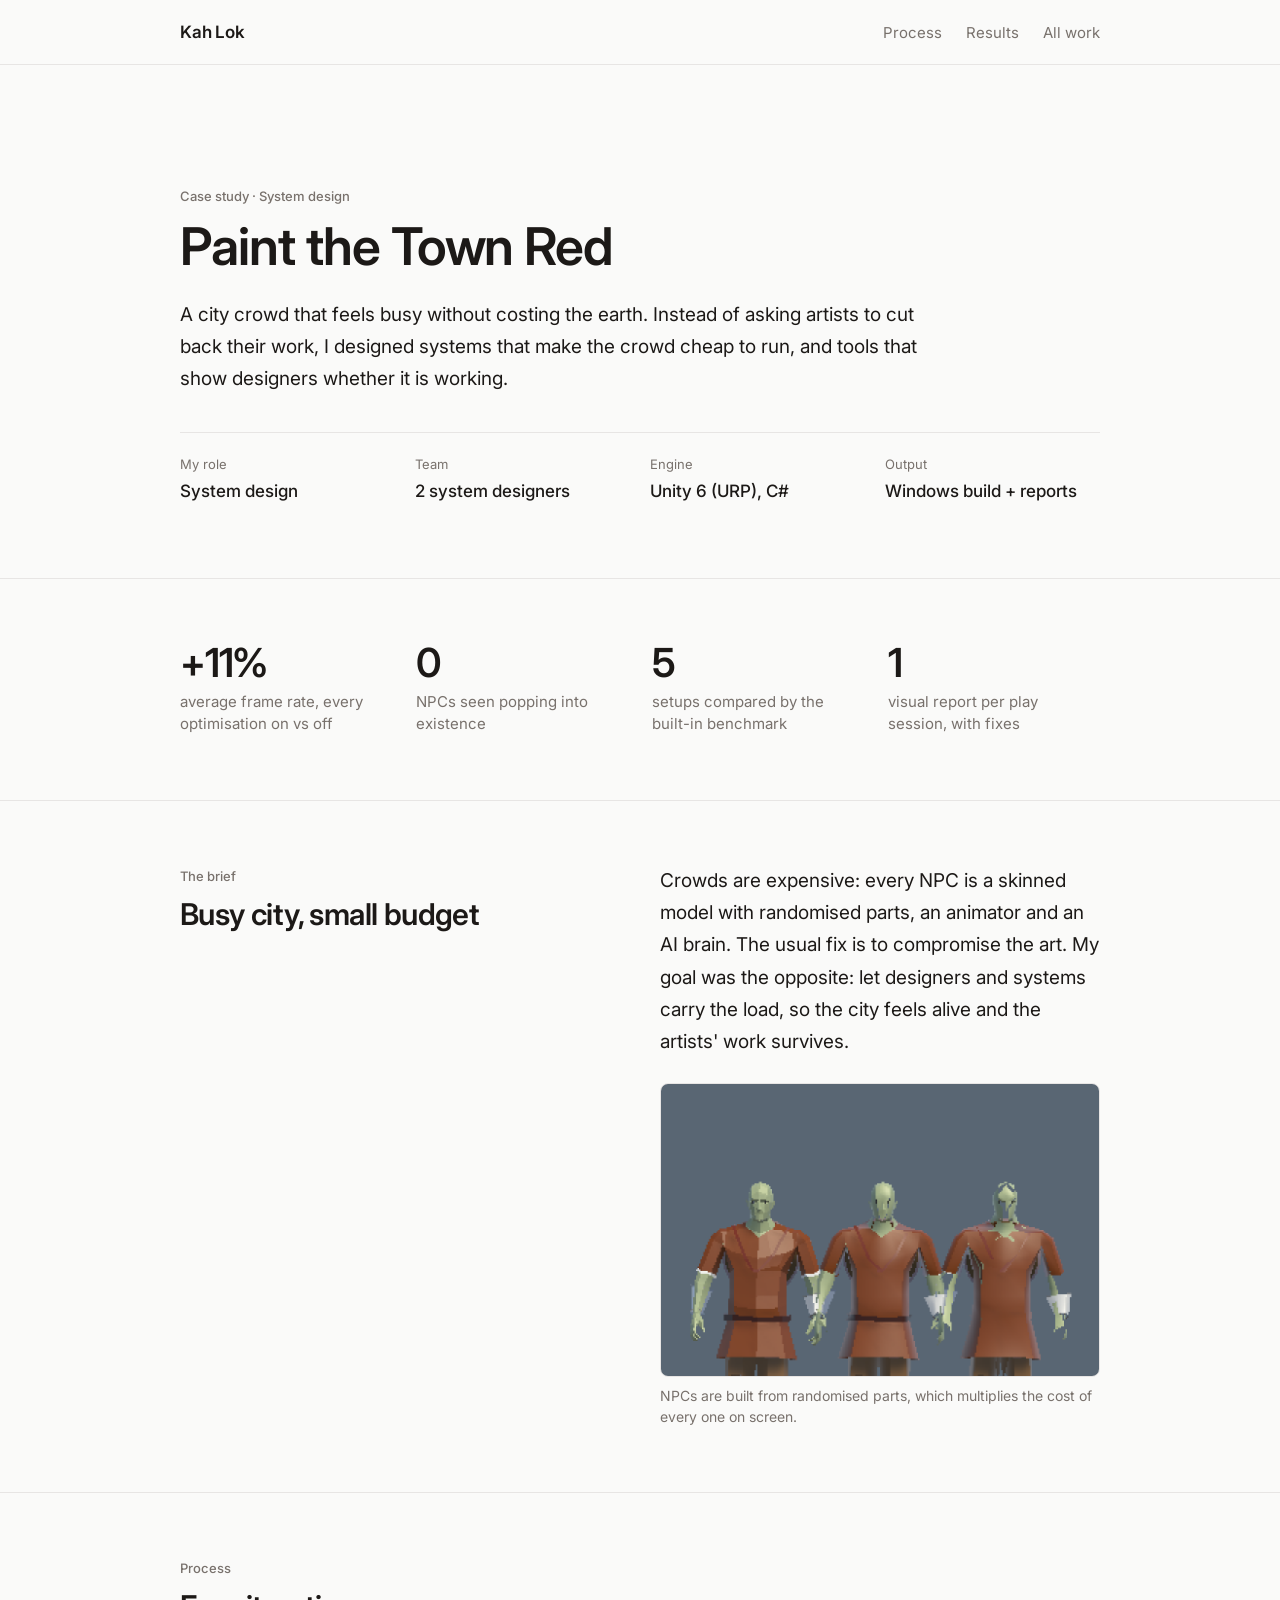
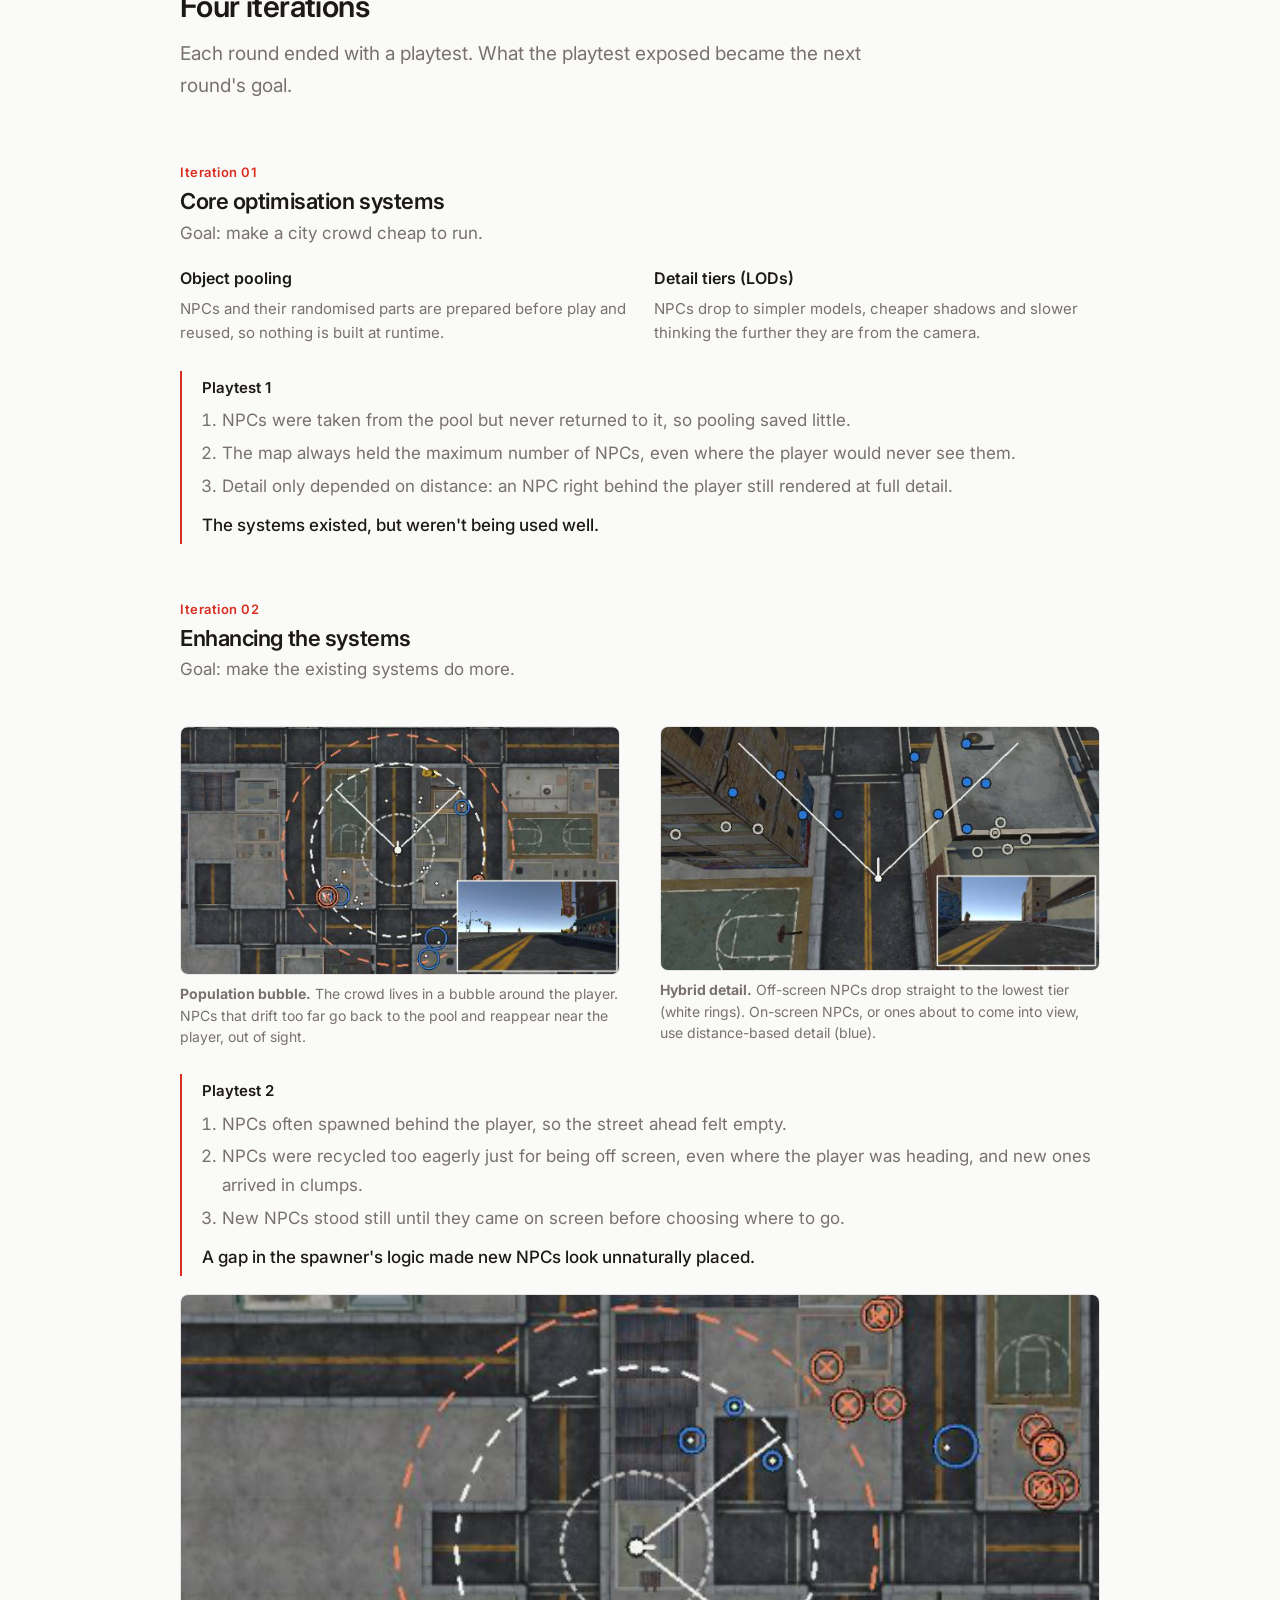
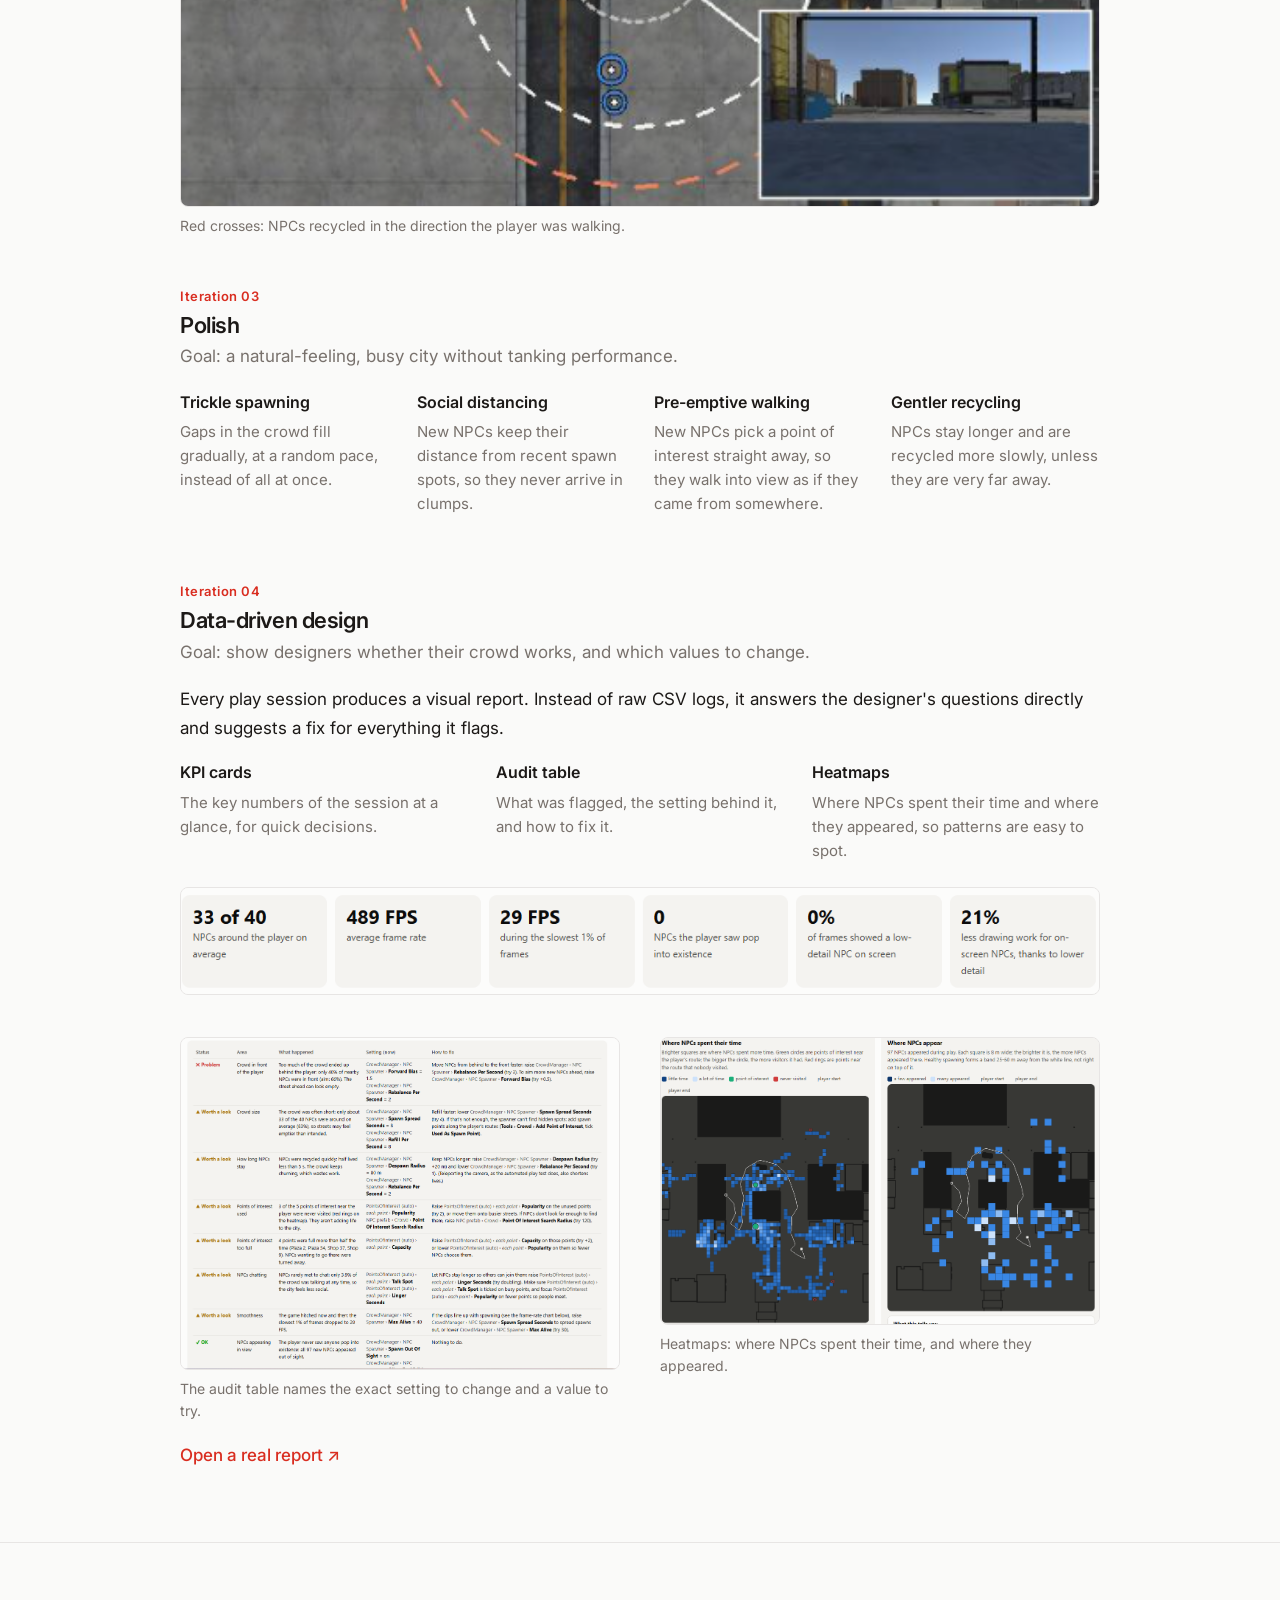
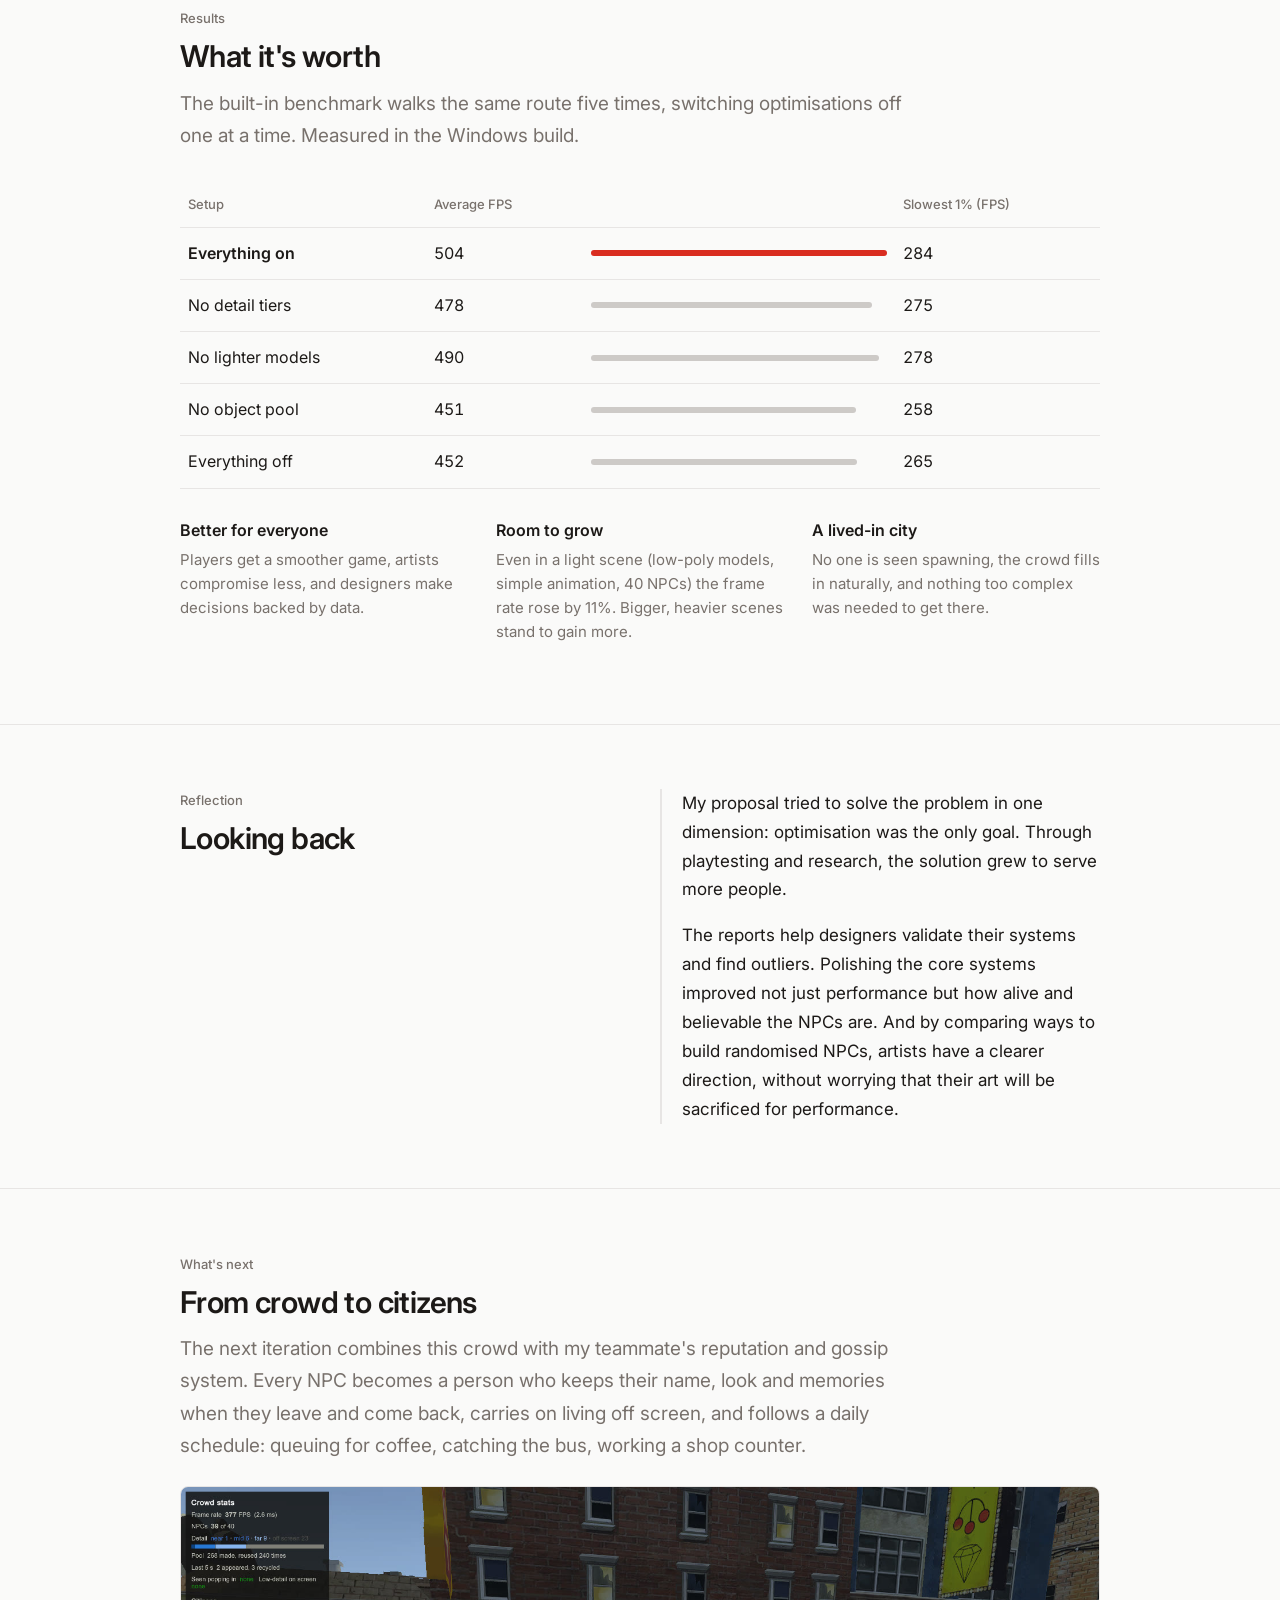
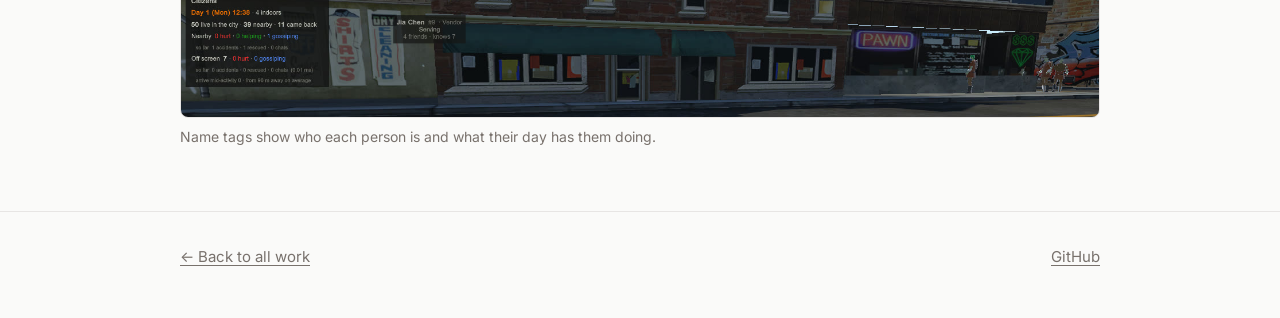
==== projects/paint-the-town-red.html @ 34077ec5 "Portfolio site: home page and Paint the Town Red case study - Home page with the project card - Case" ====
<!doctype html>
<html lang="en">
<head>
  <meta charset="utf-8">
  <meta name="viewport" content="width=device-width, initial-scale=1">
  <title>Paint the Town Red · Kah Lok</title>
  <meta name="description" content="Case study: a crowd system that makes a city feel busy while costing a fraction to run, with data-driven reports for designers.">
  <meta property="og:title" content="Paint the Town Red: crowd & citizens system">
  <meta property="og:description" content="Object pooling, on-screen-aware detail tiers, a population bubble and data-driven reports.">
  <meta property="og:image" content="https://nkahlok.github.io/assets/img/cover.jpg">
  <link rel="preconnect" href="https://fonts.googleapis.com">
  <link rel="preconnect" href="https://fonts.gstatic.com" crossorigin>
  <link href="https://fonts.googleapis.com/css2?family=Inter:wght@400;500;600&display=swap" rel="stylesheet">
  <link rel="stylesheet" href="../assets/css/style.css">
  <link rel="icon" href="data:image/svg+xml,<svg xmlns='http://www.w3.org/2000/svg' viewBox='0 0 32 32'><rect width='32' height='32' rx='7' fill='%23ff3b3b'/><text x='16' y='23' font-family='Arial Black,Arial' font-size='17' text-anchor='middle' fill='white'>KL</text></svg>">
</head>
<body>
  <nav class="nav">
    <div class="wrap">
      <a class="logo" href="../">Kah Lok</a>
      <ul>
        <li class="hide-sm"><a href="#process">Process</a></li>
        <li><a href="#results">Results</a></li>
        <li><a href="../#work">All work</a></li>
      </ul>
    </div>
  </nav>

  <header class="hero">
    <div class="wrap">
      <span class="eyebrow">Case study · System design</span>
      <h1>Paint the Town Red</h1>
      <p class="lead" style="margin-top:22px">A city crowd that feels busy without costing the earth. Instead of asking artists to cut back
        their work, I designed systems that make the crowd cheap to run, and tools that show designers whether it is working.</p>
      <dl class="meta">
        <div><dt>My role</dt><dd>System design</dd></div>
        <div><dt>Team</dt><dd>2 system designers</dd></div>
        <div><dt>Engine</dt><dd>Unity 6 (URP), C#</dd></div>
        <div><dt>Output</dt><dd>Windows build + reports</dd></div>
      </dl>
    </div>
  </header>

  <section>
    <div class="wrap">
      <div class="stats">
        <div class="stat"><b>+11%</b><span>average frame rate, every optimisation on vs off</span></div>
        <div class="stat"><b>0</b><span>NPCs seen popping into existence</span></div>
        <div class="stat"><b>5</b><span>setups compared by the built-in benchmark</span></div>
        <div class="stat"><b>1</b><span>visual report per play session, with fixes</span></div>
      </div>
    </div>
  </section>

  <section>
    <div class="wrap two">
      <div>
        <span class="eyebrow">The brief</span>
        <h2>Busy city, small budget</h2>
      </div>
      <div>
        <p class="lead">Crowds are expensive: every NPC is a skinned model with randomised parts, an animator and an AI brain.
          The usual fix is to compromise the art. My goal was the opposite: let designers and systems carry the load,
          so the city feels alive and the artists' work survives.</p>
        <figure class="figure">
          <img src="../assets/img/npc-variants.png" alt="Three NPC variants with different randomised heads" loading="lazy">
          <figcaption>NPCs are built from randomised parts, which multiplies the cost of every one on screen.</figcaption>
        </figure>
      </div>
    </div>
  </section>

  <section id="process">
    <div class="wrap">
      <span class="eyebrow">Process</span>
      <h2>Four iterations</h2>
      <p class="lead muted" style="margin-top:14px">Each round ended with a playtest. What the playtest exposed became the next round's goal.</p>

      <article class="step">
        <div class="num">Iteration 01</div>
        <div>
          <h3>Core optimisation systems</h3>
          <p class="goal">Goal: make a city crowd cheap to run.</p>
          <div class="cards">
            <div class="card"><h4>Object pooling</h4><p>NPCs and their randomised parts are prepared before play and reused, so nothing is built at runtime.</p></div>
            <div class="card"><h4>Detail tiers (LODs)</h4><p>NPCs drop to simpler models, cheaper shadows and slower thinking the further they are from the camera.</p></div>
          </div>
          <div class="playtest">
            <h4>Playtest 1</h4>
            <ol>
              <li>NPCs were taken from the pool but never returned to it, so pooling saved little.</li>
              <li>The map always held the maximum number of NPCs, even where the player would never see them.</li>
              <li>Detail only depended on distance: an NPC right behind the player still rendered at full detail.</li>
            </ol>
            <p class="verdict">The systems existed, but weren't being used well.</p>
          </div>
        </div>
      </article>

      <article class="step">
        <div class="num">Iteration 02</div>
        <div>
          <h3>Enhancing the systems</h3>
          <p class="goal">Goal: make the existing systems do more.</p>
          <div class="two">
            <figure class="figure">
              <img src="../assets/img/population-bubble.png" alt="Overhead view of the population bubble around the player" loading="lazy">
              <figcaption><b>Population bubble.</b> The crowd lives in a bubble around the player. NPCs that drift too far go back
                to the pool and reappear near the player, out of sight.</figcaption>
            </figure>
            <figure class="figure">
              <img src="../assets/img/hybrid-detail.png" alt="Overhead view showing NPCs in the view cone at distance-based detail and the rest at lowest detail" loading="lazy">
              <figcaption><b>Hybrid detail.</b> Off-screen NPCs drop straight to the lowest tier (white rings). On-screen NPCs,
                or ones about to come into view, use distance-based detail (blue).</figcaption>
            </figure>
          </div>
          <div class="playtest">
            <h4>Playtest 2</h4>
            <ol>
              <li>NPCs often spawned behind the player, so the street ahead felt empty.</li>
              <li>NPCs were recycled too eagerly just for being off screen, even where the player was heading, and new ones arrived in clumps.</li>
              <li>New NPCs stood still until they came on screen before choosing where to go.</li>
            </ol>
            <p class="verdict">A gap in the spawner's logic made new NPCs look unnaturally placed.</p>
          </div>
          <figure class="figure" style="margin-top:18px">
            <img src="../assets/img/playtest-2.png" alt="Overhead view with red crosses marking NPCs recycled in the player's path" loading="lazy">
            <figcaption>Red crosses: NPCs recycled in the direction the player was walking.</figcaption>
          </figure>
        </div>
      </article>

      <article class="step">
        <div class="num">Iteration 03</div>
        <div>
          <h3>Polish</h3>
          <p class="goal">Goal: a natural-feeling, busy city without tanking performance.</p>
          <div class="cards">
            <div class="card"><h4>Trickle spawning</h4><p>Gaps in the crowd fill gradually, at a random pace, instead of all at once.</p></div>
            <div class="card"><h4>Social distancing</h4><p>New NPCs keep their distance from recent spawn spots, so they never arrive in clumps.</p></div>
            <div class="card"><h4>Pre-emptive walking</h4><p>New NPCs pick a point of interest straight away, so they walk into view as if they came from somewhere.</p></div>
            <div class="card"><h4>Gentler recycling</h4><p>NPCs stay longer and are recycled more slowly, unless they are very far away.</p></div>
          </div>
        </div>
      </article>

      <article class="step">
        <div class="num">Iteration 04</div>
        <div>
          <h3>Data-driven design</h3>
          <p class="goal">Goal: show designers whether their crowd works, and which values to change.</p>
          <p>Every play session produces a visual report. Instead of raw CSV logs, it answers the designer's questions
            directly and suggests a fix for everything it flags.</p>
          <div class="cards">
            <div class="card"><h4>KPI cards</h4><p>The key numbers of the session at a glance, for quick decisions.</p></div>
            <div class="card"><h4>Audit table</h4><p>What was flagged, the setting behind it, and how to fix it.</p></div>
            <div class="card"><h4>Heatmaps</h4><p>Where NPCs spent their time and where they appeared, so patterns are easy to spot.</p></div>
          </div>
          <figure class="figure">
            <img src="../assets/img/report-kpis.png" alt="Row of KPI cards from the crowd report" loading="lazy">
          </figure>
          <div class="two" style="margin-top:18px">
            <figure class="figure">
              <img src="../assets/img/report-audit.png" alt="Audit table listing flagged crowd settings with suggested fixes" loading="lazy">
              <figcaption>The audit table names the exact setting to change and a value to try.</figcaption>
            </figure>
            <figure class="figure">
              <img src="../assets/img/report-heatmap.png" alt="Heatmaps of where NPCs spent time and where they appeared" loading="lazy">
              <figcaption>Heatmaps: where NPCs spent their time, and where they appeared.</figcaption>
            </figure>
          </div>
          <div class="actions">
            <a class="button" href="../reports/crowd-report.html" target="_blank" rel="noopener">Open a real report</a>
          </div>
        </div>
      </article>
    </div>
  </section>

  <section id="results">
    <div class="wrap">
      <span class="eyebrow">Results</span>
      <h2>What it's worth</h2>
      <p class="lead muted" style="margin:14px 0 28px">The built-in benchmark walks the same route five times, switching optimisations off
        one at a time. Measured in the Windows build.</p>
      <div class="table-wrap">
        <table>
          <thead><tr><th>Setup</th><th>Average FPS</th><th></th><th>Slowest 1% (FPS)</th></tr></thead>
          <tbody>
            <tr class="best"><td>Everything on</td><td class="num">504</td><td style="width:34%"><div class="bar" style="width:100%"></div></td><td class="num">284</td></tr>
            <tr><td>No detail tiers</td><td class="num">478</td><td><div class="bar" style="width:94.8%"></div></td><td class="num">275</td></tr>
            <tr><td>No lighter models</td><td class="num">490</td><td><div class="bar" style="width:97.2%"></div></td><td class="num">278</td></tr>
            <tr><td>No object pool</td><td class="num">451</td><td><div class="bar" style="width:89.5%"></div></td><td class="num">258</td></tr>
            <tr><td>Everything off</td><td class="num">452</td><td><div class="bar" style="width:89.7%"></div></td><td class="num">265</td></tr>
          </tbody>
        </table>
      </div>

      <div class="cards" style="margin-top:28px">
        <div class="card"><h4>Better for everyone</h4><p>Players get a smoother game, artists compromise less, and designers make decisions backed by data.</p></div>
        <div class="card"><h4>Room to grow</h4><p>Even in a light scene (low-poly models, simple animation, 40 NPCs) the frame rate rose by 11%. Bigger, heavier scenes stand to gain more.</p></div>
        <div class="card"><h4>A lived-in city</h4><p>No one is seen spawning, the crowd fills in naturally, and nothing too complex was needed to get there.</p></div>
      </div>
    </div>
  </section>

  <section>
    <div class="wrap two">
      <div>
        <span class="eyebrow">Reflection</span>
        <h2>Looking back</h2>
      </div>
      <blockquote>
        <p>My proposal tried to solve the problem in one dimension: optimisation was the only goal. Through playtesting and
          research, the solution grew to serve more people.</p>
        <p>The reports help designers validate their systems and find outliers. Polishing the core systems improved not just
          performance but how alive and believable the NPCs are. And by comparing ways to build randomised NPCs, artists have a
          clearer direction, without worrying that their art will be sacrificed for performance.</p>
      </blockquote>
    </div>
  </section>

  <section>
    <div class="wrap">
      <span class="eyebrow">What's next</span>
      <h2>From crowd to citizens</h2>
      <p class="lead muted" style="margin:14px 0 24px">The next iteration combines this crowd with my teammate's reputation and gossip system.
        Every NPC becomes a person who keeps their name, look and memories when they leave and come back, carries on living
        off screen, and follows a daily schedule: queuing for coffee, catching the bus, working a shop counter.</p>
      <figure class="figure">
        <img src="../assets/img/citizens-tags.jpg" alt="In-game view at 12:38 with name tags showing a vendor serving customers" loading="lazy">
        <figcaption>Name tags show who each person is and what their day has them doing.</figcaption>
      </figure>
    </div>
  </section>

  <footer>
    <div class="wrap">
      <a href="../">← Back to all work</a>
      <span><a href="https://github.com/nkahlok">GitHub</a></span>
    </div>
  </footer>
</body>
</html>
---- assets/css/style.css ----
/* Kah Lok — portfolio. Simple, minimal, lots of white space. */

:root {
  --bg: #fafaf9;
  --surface: #ffffff;
  --line: #e7e5e4;
  --text: #1c1917;
  --muted: #78716c;
  --accent: #d92d20;
  --radius: 10px;
  --max: 920px;
  --font: "Inter", system-ui, -apple-system, "Segoe UI", Roboto, sans-serif;
}

@media (prefers-color-scheme: dark) {
  :root {
    --bg: #111110;
    --surface: #1a1a19;
    --line: #2b2a28;
    --text: #ececea;
    --muted: #a19e99;
    --accent: #ff5a4d;
  }
}

* { box-sizing: border-box; }
html { scroll-behavior: smooth; }
body {
  margin: 0;
  background: var(--bg);
  color: var(--text);
  font: 400 17px/1.7 var(--font);
  -webkit-font-smoothing: antialiased;
}
img, video { max-width: 100%; display: block; }
a { color: inherit; text-underline-offset: 3px; }
a:hover { color: var(--accent); }

.wrap { width: min(var(--max), 100% - 40px); margin-inline: auto; }

/* ---------- nav ---------- */
.nav { border-bottom: 1px solid var(--line); }
.nav .wrap { display: flex; align-items: center; justify-content: space-between; height: 64px; }
.logo { font-weight: 600; text-decoration: none; letter-spacing: -.01em; }
.nav ul { display: flex; gap: 24px; list-style: none; margin: 0; padding: 0; }
.nav ul a { text-decoration: none; color: var(--muted); font-size: 15px; }
.nav ul a:hover { color: var(--text); }

/* ---------- type ---------- */
h1, h2, h3 { font-weight: 600; letter-spacing: -.02em; line-height: 1.15; margin: 0; }
h1 { font-size: clamp(36px, 6vw, 52px); }
h2 { font-size: clamp(24px, 3.2vw, 30px); }
h3 { font-size: 20px; }
p { margin: 0 0 1em; }
.muted { color: var(--muted); }
.eyebrow { display: block; font-size: 13px; font-weight: 500; color: var(--muted); margin-bottom: 10px; }
.lead { font-size: 19px; color: var(--text); max-width: 62ch; }
.lead.muted { color: var(--muted); }

/* ---------- hero ---------- */
.hero { padding: clamp(64px, 11vw, 120px) 0 clamp(40px, 7vw, 72px); }
.hero .role { font-size: clamp(19px, 2.4vw, 22px); color: var(--muted); margin: 12px 0 0; }
.chips { display: flex; flex-wrap: wrap; gap: 6px 20px; margin-top: 22px; }
.chip { color: var(--muted); font-size: 14px; }

/* ---------- sections ---------- */
section { padding: clamp(40px, 6vw, 64px) 0; border-top: 1px solid var(--line); }
.section-head { margin-bottom: 24px; }

/* ---------- project card ---------- */
.project-card { display: block; text-decoration: none; }
.project-card .media { border-radius: var(--radius); overflow: hidden; border: 1px solid var(--line); aspect-ratio: 16 / 9; background: #000; }
.project-card .media img { width: 100%; height: 100%; object-fit: cover; transition: transform .4s ease; }
.project-card:hover .media img { transform: scale(1.02); }
.project-card .body { padding-top: 18px; }
.project-card h3 { margin-bottom: 6px; }
.project-card:hover h3 { color: var(--accent); }
.project-card .cta { display: inline-block; margin-top: 4px; font-size: 15px; color: var(--accent); }
.project-card .cta::after { content: " →"; }

/* ---------- case study ---------- */
.meta { display: grid; grid-template-columns: repeat(4, 1fr); gap: 20px; margin: 36px 0 0; padding: 20px 0 0; border-top: 1px solid var(--line); }
.meta dt { font-size: 13px; color: var(--muted); }
.meta dd { margin: 2px 0 0; font-weight: 500; }

.video { border-radius: var(--radius); overflow: hidden; border: 1px solid var(--line); background: #000; }
.video video { width: 100%; aspect-ratio: 16 / 9; }
.caption { font-size: 14px; color: var(--muted); margin-top: 10px; }

.stats { display: grid; grid-template-columns: repeat(4, 1fr); gap: 24px; }
.stat b { display: block; font-size: clamp(30px, 4vw, 40px); font-weight: 600; letter-spacing: -.03em; line-height: 1; }
.stat span { display: block; margin-top: 8px; color: var(--muted); font-size: 15px; line-height: 1.5; }

.two { display: grid; grid-template-columns: 1fr 1fr; gap: clamp(20px, 4vw, 40px); align-items: start; }
.figure { margin: 24px 0 0; }
.figure img { border-radius: 8px; border: 1px solid var(--line); width: 100%; }
.figure figcaption { font-size: 14px; color: var(--muted); margin-top: 8px; line-height: 1.55; }

/* process */
.step { padding: 40px 0 8px; }
.step .num { font-size: 13px; font-weight: 600; color: var(--accent); letter-spacing: .04em; margin-bottom: 6px; }
.step h3 { margin-bottom: 4px; font-size: 22px; }
.step .goal { color: var(--muted); margin-bottom: 18px; }

.cards { display: grid; grid-template-columns: repeat(auto-fit, minmax(200px, 1fr)); gap: 12px 28px; margin: 16px 0; }
.card h4 { margin: 0 0 4px; font-size: 16px; font-weight: 600; }
.card p { margin: 0; color: var(--muted); font-size: 15px; line-height: 1.6; }

.playtest { border-left: 2px solid var(--accent); padding: 4px 0 4px 20px; margin: 26px 0 6px; }
.playtest h4 { margin: 0 0 6px; font-size: 15px; font-weight: 600; }
.playtest ol { margin: 0; padding-left: 20px; color: var(--muted); }
.playtest li { margin: 4px 0; }
.playtest .verdict { margin: 10px 0 0; font-weight: 500; }

/* benchmark table */
.table-wrap { overflow-x: auto; }
table { width: 100%; border-collapse: collapse; min-width: 480px; font-size: 16px; }
th, td { text-align: left; padding: 12px 8px; border-bottom: 1px solid var(--line); }
th { font-size: 13px; font-weight: 500; color: var(--muted); }
td.num { font-variant-numeric: tabular-nums; }
.bar { height: 6px; border-radius: 3px; background: var(--muted); opacity: .35; }
tr.best .bar { background: var(--accent); opacity: 1; }
tr.best td:first-child { font-weight: 600; }

.button { display: inline-block; text-decoration: none; color: var(--accent); font-weight: 500; }
.button::after { content: " ↗"; }
.actions { margin-top: 20px; }

blockquote { margin: 0; padding: 0 0 0 20px; border-left: 2px solid var(--line); color: var(--text); }
blockquote p:last-child { margin: 0; }

footer { border-top: 1px solid var(--line); padding: 32px 0 48px; color: var(--muted); font-size: 15px; }
footer .wrap { display: flex; justify-content: space-between; gap: 16px; flex-wrap: wrap; }

/* ---------- small screens ---------- */
@media (max-width: 760px) {
  .two { grid-template-columns: 1fr; }
  .meta, .stats { grid-template-columns: 1fr 1fr; }
}
@media (prefers-reduced-motion: reduce) {
  * { transition: none !important; scroll-behavior: auto !important; }
}
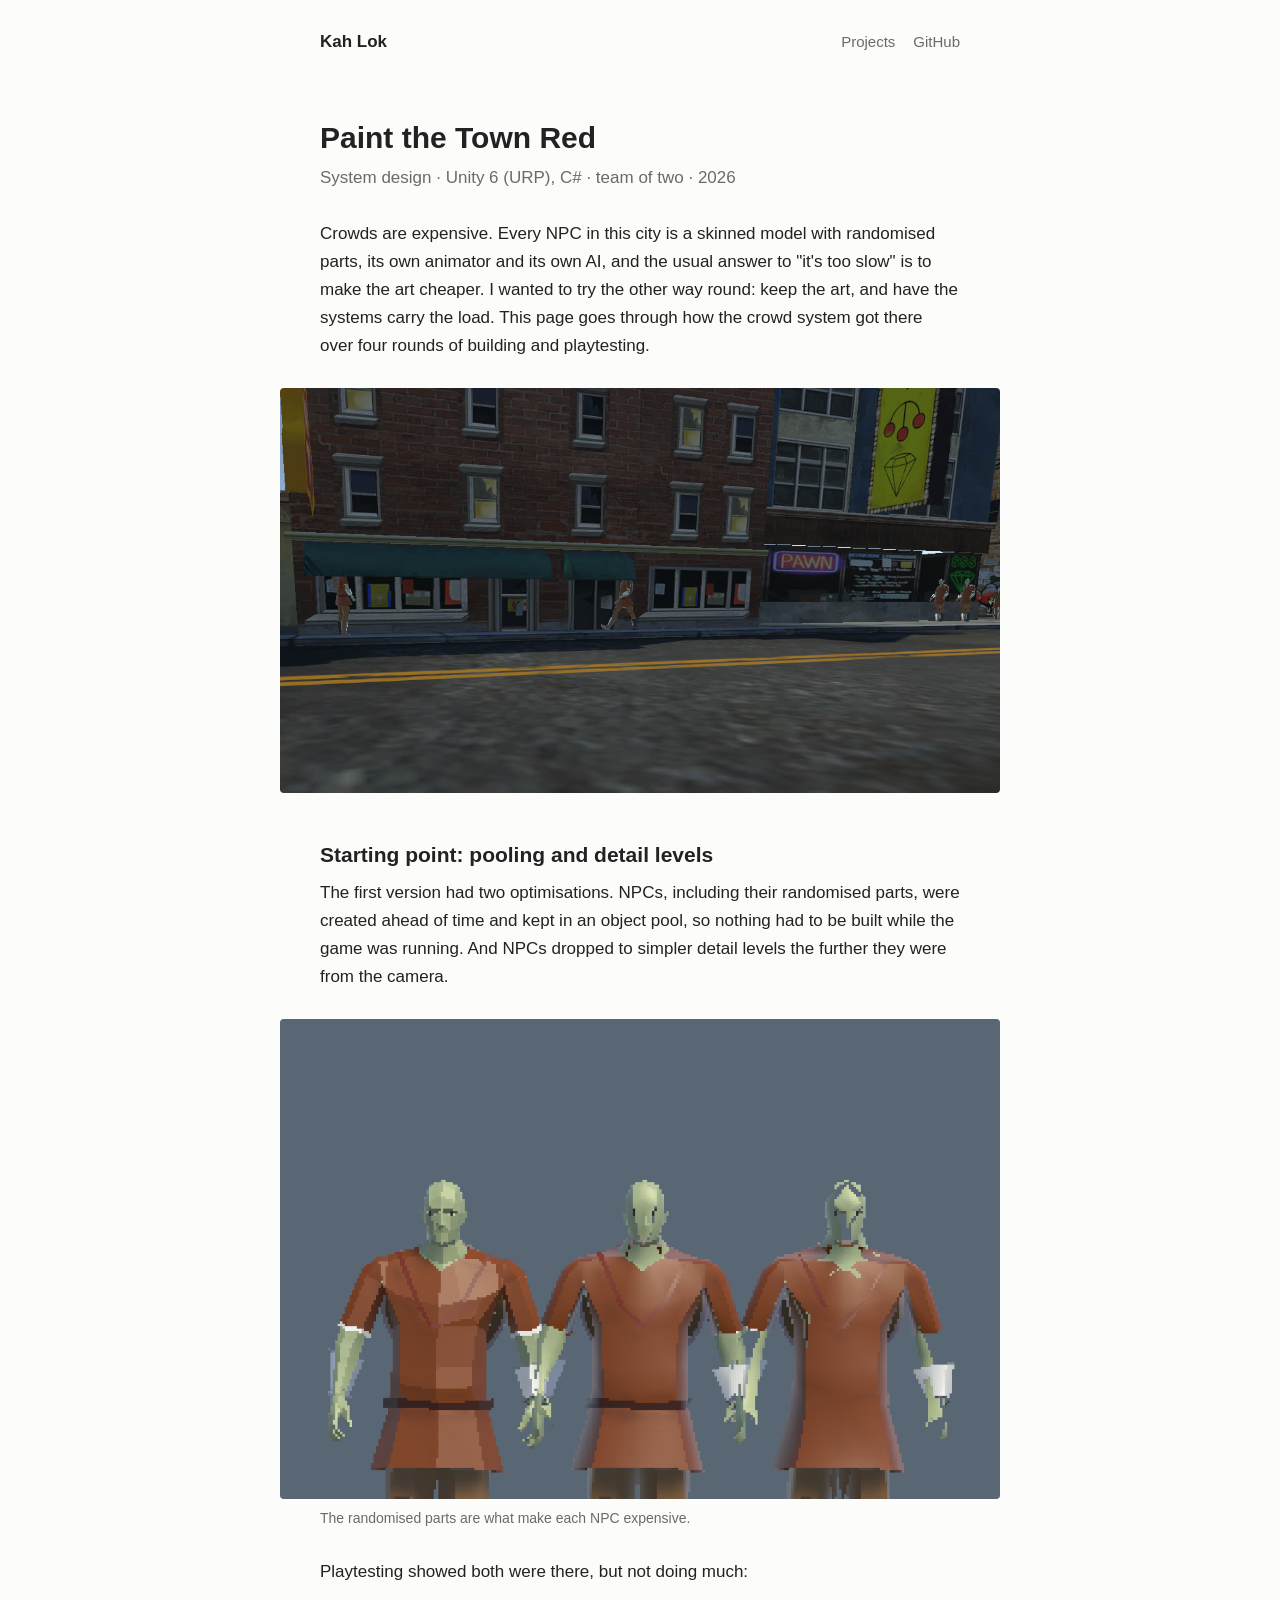
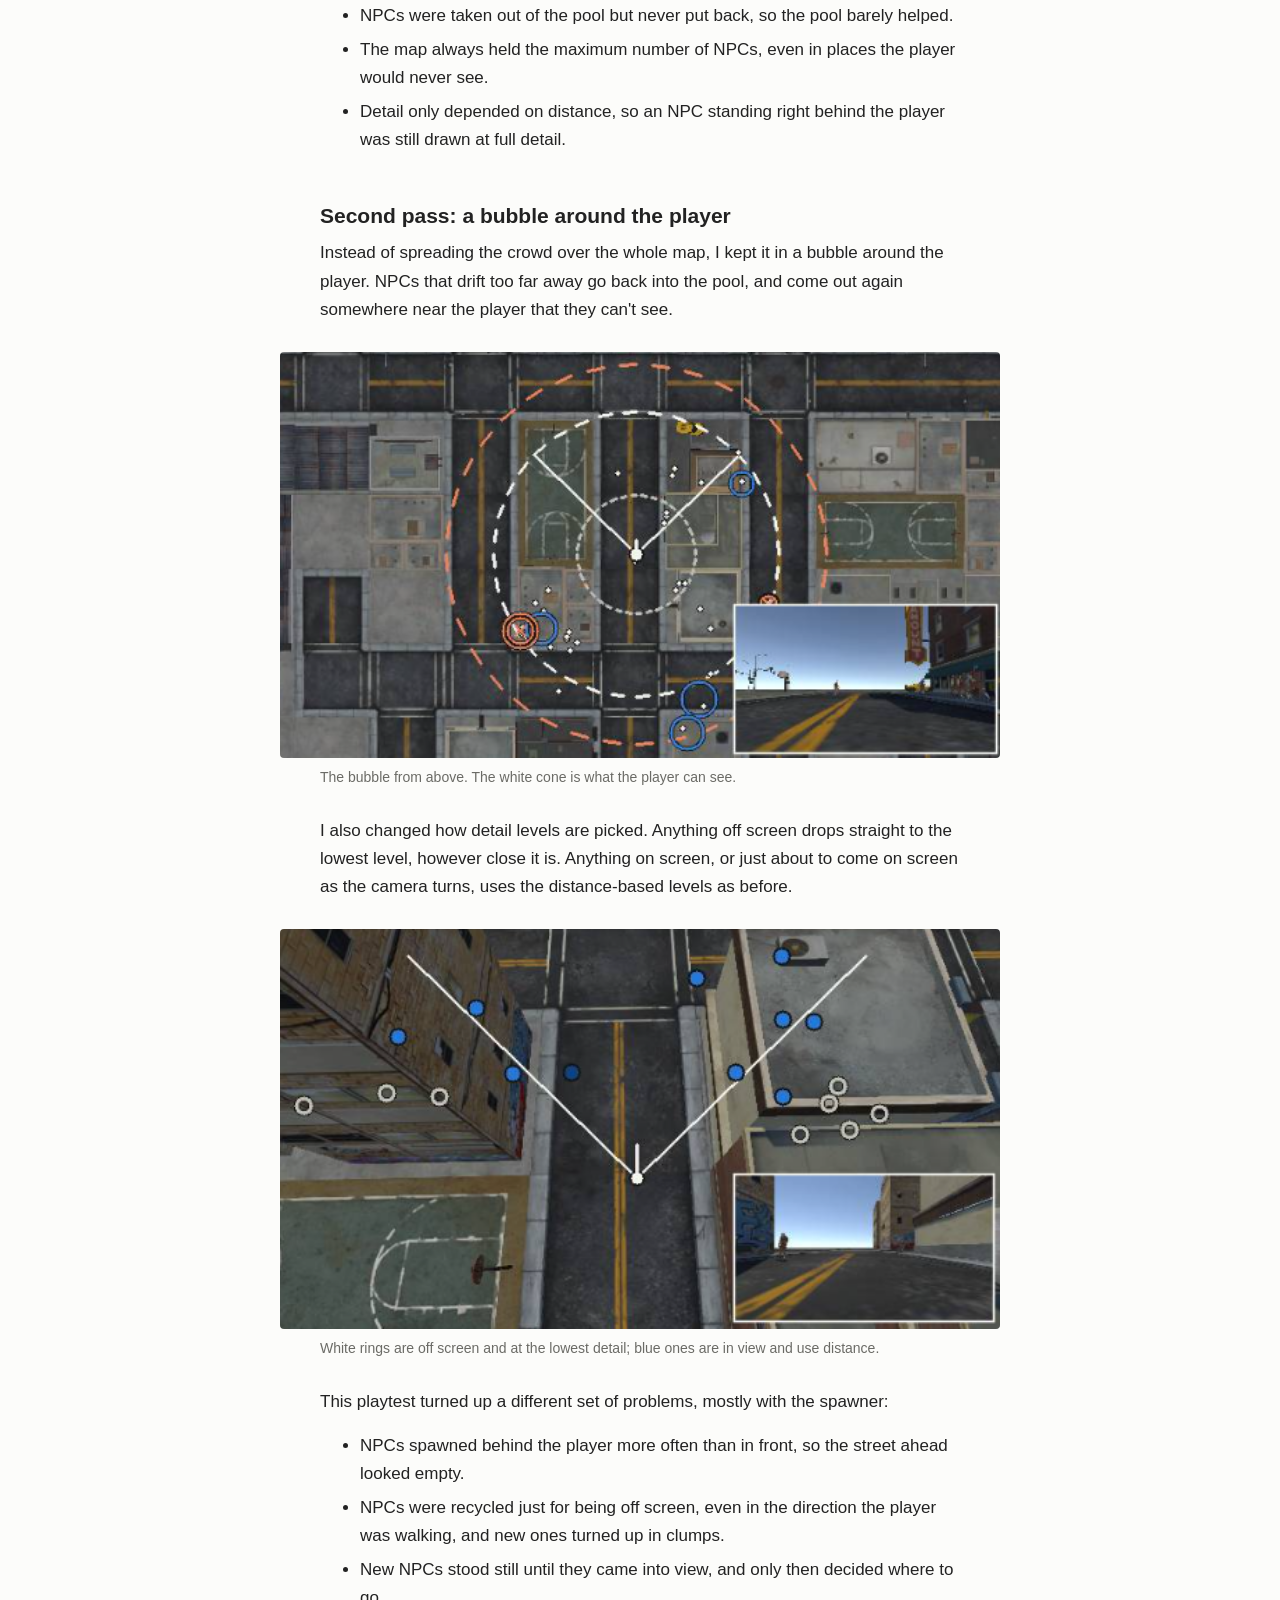
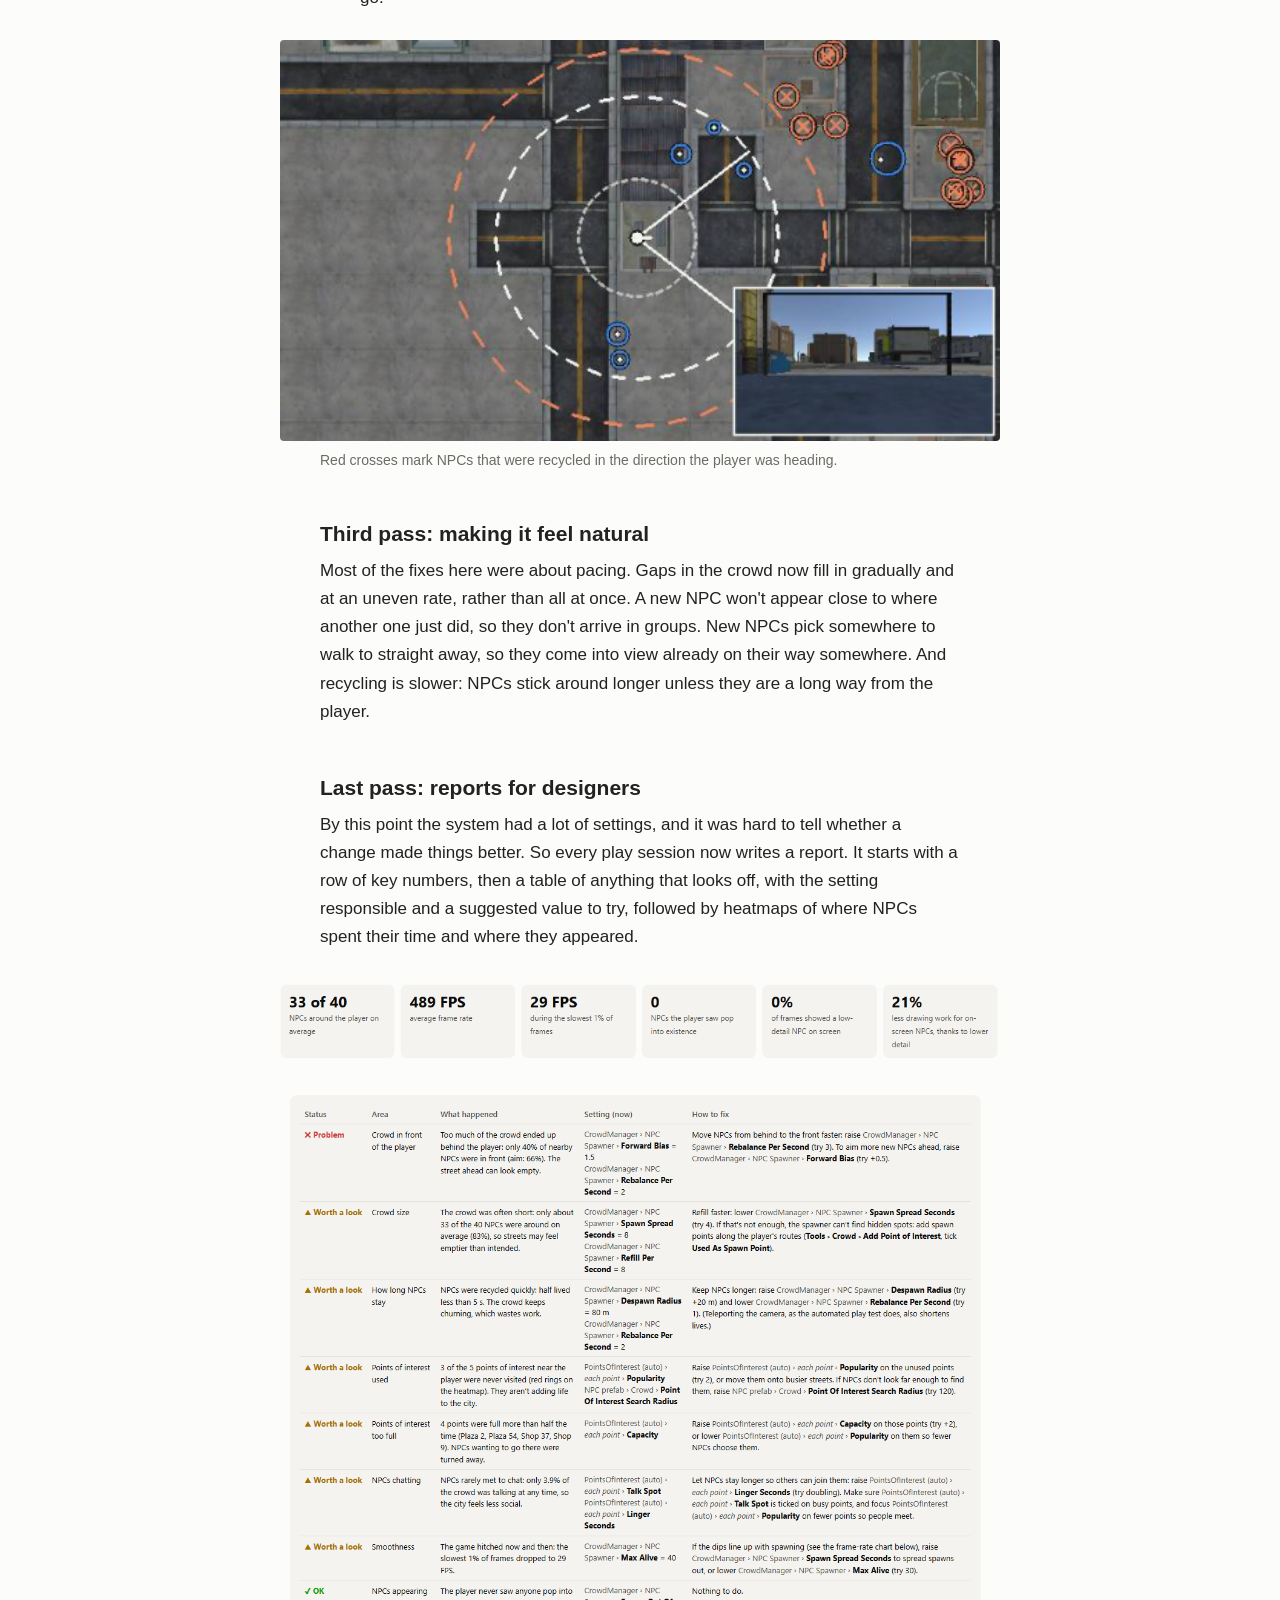
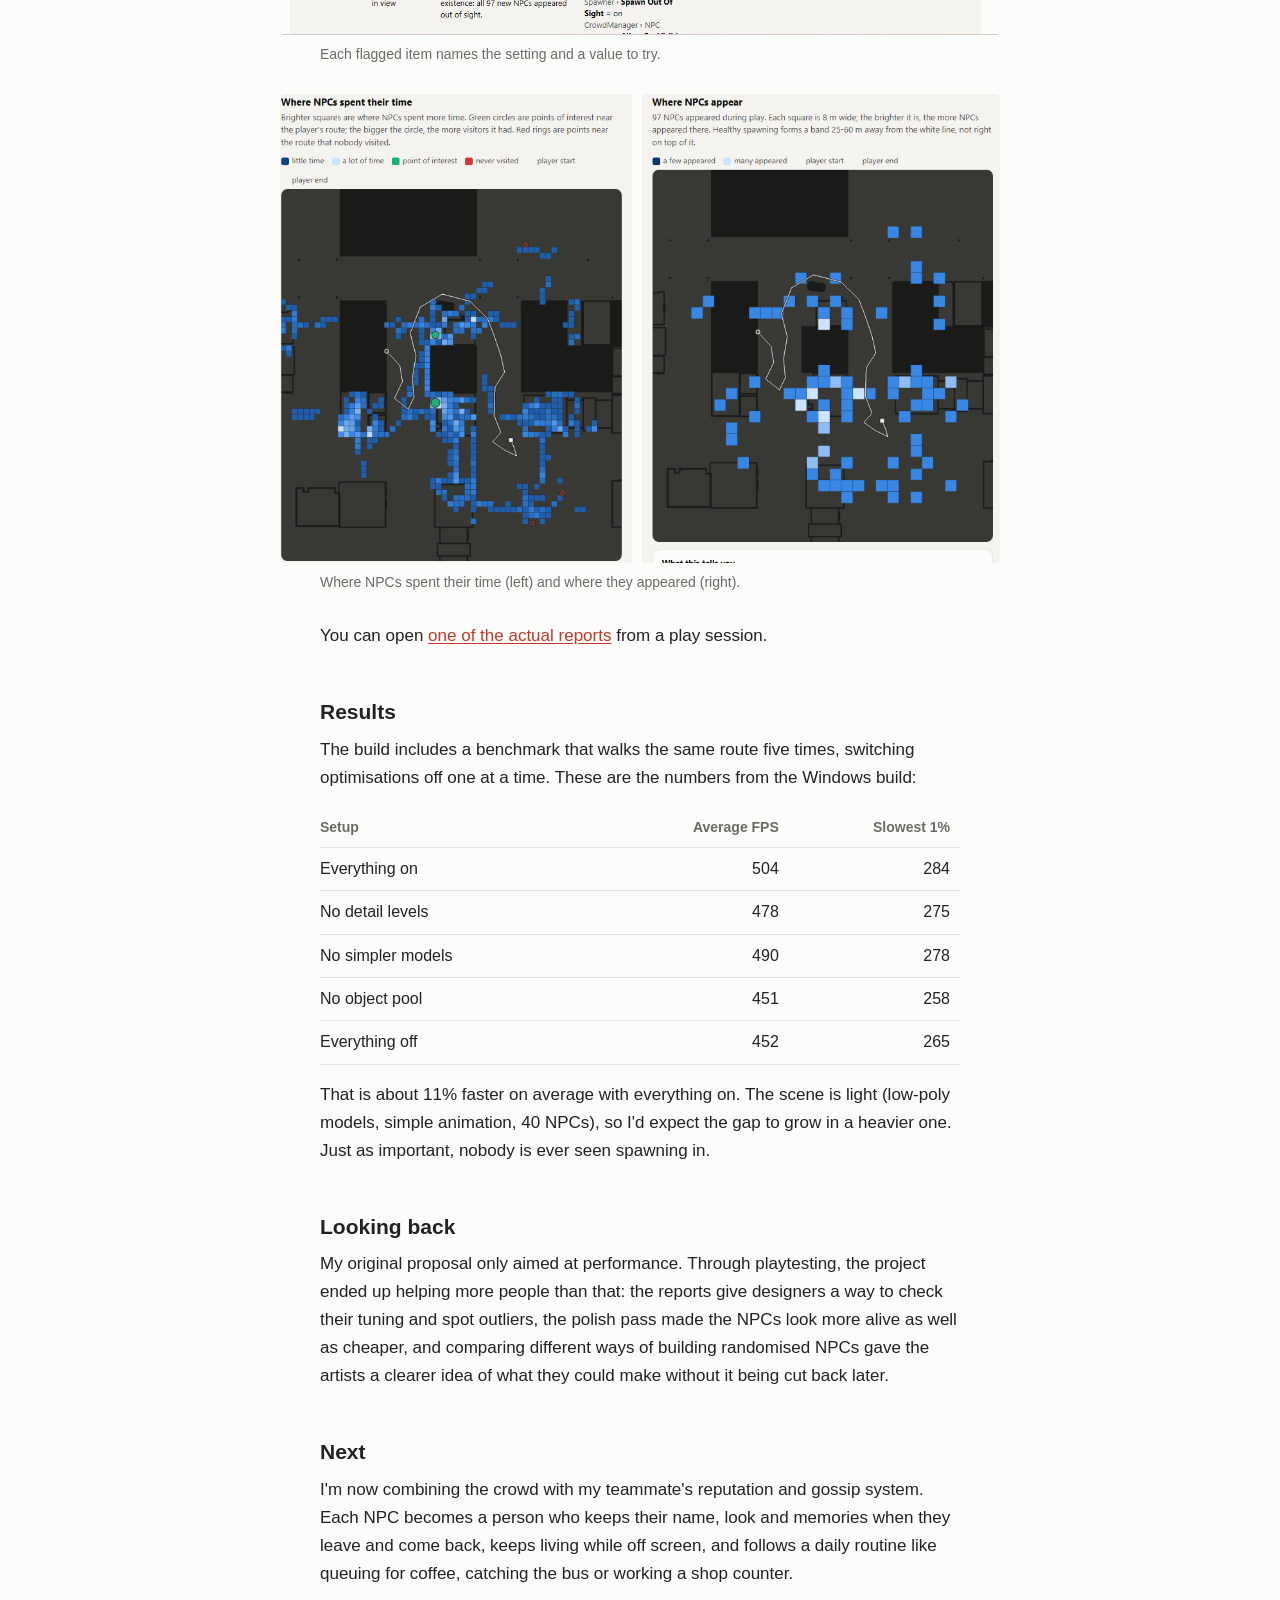
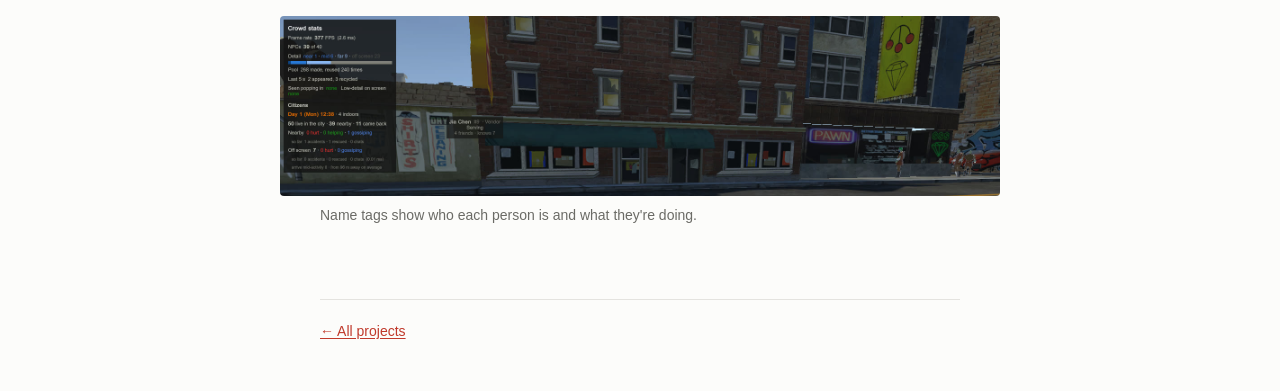
==== commit e79bd21d: "Plainer layout: one text column, no labels or card grids, first-person writing Co-Authored-By: Claud" ====
--- a/projects/paint-the-town-red.html
+++ b/projects/paint-the-town-red.html
@@ -4,241 +4,138 @@
   <meta charset="utf-8">
   <meta name="viewport" content="width=device-width, initial-scale=1">
   <title>Paint the Town Red · Kah Lok</title>
-  <meta name="description" content="Case study: a crowd system that makes a city feel busy while costing a fraction to run, with data-driven reports for designers.">
-  <meta property="og:title" content="Paint the Town Red: crowd & citizens system">
-  <meta property="og:description" content="Object pooling, on-screen-aware detail tiers, a population bubble and data-driven reports.">
+  <meta name="description" content="A crowd system for a city that looks busy while staying cheap to run, with reports for designers.">
+  <meta property="og:title" content="Paint the Town Red">
+  <meta property="og:description" content="A crowd system for a city, with reports for designers.">
   <meta property="og:image" content="https://nkahlok.github.io/assets/img/cover.jpg">
-  <link rel="preconnect" href="https://fonts.googleapis.com">
-  <link rel="preconnect" href="https://fonts.gstatic.com" crossorigin>
-  <link href="https://fonts.googleapis.com/css2?family=Inter:wght@400;500;600&display=swap" rel="stylesheet">
   <link rel="stylesheet" href="../assets/css/style.css">
-  <link rel="icon" href="data:image/svg+xml,<svg xmlns='http://www.w3.org/2000/svg' viewBox='0 0 32 32'><rect width='32' height='32' rx='7' fill='%23ff3b3b'/><text x='16' y='23' font-family='Arial Black,Arial' font-size='17' text-anchor='middle' fill='white'>KL</text></svg>">
 </head>
 <body>
-  <nav class="nav">
-    <div class="wrap">
-      <a class="logo" href="../">Kah Lok</a>
-      <ul>
-        <li class="hide-sm"><a href="#process">Process</a></li>
-        <li><a href="#results">Results</a></li>
-        <li><a href="../#work">All work</a></li>
-      </ul>
-    </div>
-  </nav>
+  <div class="page">
+    <header class="top">
+      <a class="name" href="../">Kah Lok</a>
+      <nav><a href="../">Projects</a><a href="https://github.com/nkahlok">GitHub</a></nav>
+    </header>
 
-  <header class="hero">
-    <div class="wrap">
-      <span class="eyebrow">Case study · System design</span>
-      <h1>Paint the Town Red</h1>
-      <p class="lead" style="margin-top:22px">A city crowd that feels busy without costing the earth. Instead of asking artists to cut back
-        their work, I designed systems that make the crowd cheap to run, and tools that show designers whether it is working.</p>
-      <dl class="meta">
-        <div><dt>My role</dt><dd>System design</dd></div>
-        <div><dt>Team</dt><dd>2 system designers</dd></div>
-        <div><dt>Engine</dt><dd>Unity 6 (URP), C#</dd></div>
-        <div><dt>Output</dt><dd>Windows build + reports</dd></div>
-      </dl>
-    </div>
-  </header>
+    <h1>Paint the Town Red</h1>
+    <p class="sub">System design · Unity 6 (URP), C# · team of two · 2026</p>
 
-  <section>
-    <div class="wrap">
-      <div class="stats">
-        <div class="stat"><b>+11%</b><span>average frame rate, every optimisation on vs off</span></div>
-        <div class="stat"><b>0</b><span>NPCs seen popping into existence</span></div>
-        <div class="stat"><b>5</b><span>setups compared by the built-in benchmark</span></div>
-        <div class="stat"><b>1</b><span>visual report per play session, with fixes</span></div>
-      </div>
-    </div>
-  </section>
+    <p>Crowds are expensive. Every NPC in this city is a skinned model with randomised parts, its own animator and its
+      own AI, and the usual answer to "it's too slow" is to make the art cheaper. I wanted to try the other way round:
+      keep the art, and have the systems carry the load. This page goes through how the crowd system got there over
+      four rounds of building and playtesting.</p>
 
-  <section>
-    <div class="wrap two">
-      <div>
-        <span class="eyebrow">The brief</span>
-        <h2>Busy city, small budget</h2>
-      </div>
-      <div>
-        <p class="lead">Crowds are expensive: every NPC is a skinned model with randomised parts, an animator and an AI brain.
-          The usual fix is to compromise the art. My goal was the opposite: let designers and systems carry the load,
-          so the city feels alive and the artists' work survives.</p>
-        <figure class="figure">
-          <img src="../assets/img/npc-variants.png" alt="Three NPC variants with different randomised heads" loading="lazy">
-          <figcaption>NPCs are built from randomised parts, which multiplies the cost of every one on screen.</figcaption>
-        </figure>
-      </div>
-    </div>
-  </section>
+    <figure>
+      <img src="../assets/img/cover.jpg" alt="A city street in the crowd demo, with NPCs walking past the shops">
+    </figure>
 
-  <section id="process">
-    <div class="wrap">
-      <span class="eyebrow">Process</span>
-      <h2>Four iterations</h2>
-      <p class="lead muted" style="margin-top:14px">Each round ended with a playtest. What the playtest exposed became the next round's goal.</p>
+    <h2>Starting point: pooling and detail levels</h2>
+    <p>The first version had two optimisations. NPCs, including their randomised parts, were created ahead of time and
+      kept in an object pool, so nothing had to be built while the game was running. And NPCs dropped to simpler detail
+      levels the further they were from the camera.</p>
 
-      <article class="step">
-        <div class="num">Iteration 01</div>
-        <div>
-          <h3>Core optimisation systems</h3>
-          <p class="goal">Goal: make a city crowd cheap to run.</p>
-          <div class="cards">
-            <div class="card"><h4>Object pooling</h4><p>NPCs and their randomised parts are prepared before play and reused, so nothing is built at runtime.</p></div>
-            <div class="card"><h4>Detail tiers (LODs)</h4><p>NPCs drop to simpler models, cheaper shadows and slower thinking the further they are from the camera.</p></div>
-          </div>
-          <div class="playtest">
-            <h4>Playtest 1</h4>
-            <ol>
-              <li>NPCs were taken from the pool but never returned to it, so pooling saved little.</li>
-              <li>The map always held the maximum number of NPCs, even where the player would never see them.</li>
-              <li>Detail only depended on distance: an NPC right behind the player still rendered at full detail.</li>
-            </ol>
-            <p class="verdict">The systems existed, but weren't being used well.</p>
-          </div>
-        </div>
-      </article>
+    <figure>
+      <img src="../assets/img/npc-variants.png" alt="Three NPC variants with different randomised heads" loading="lazy">
+      <figcaption>The randomised parts are what make each NPC expensive.</figcaption>
+    </figure>
 
-      <article class="step">
-        <div class="num">Iteration 02</div>
-        <div>
-          <h3>Enhancing the systems</h3>
-          <p class="goal">Goal: make the existing systems do more.</p>
-          <div class="two">
-            <figure class="figure">
-              <img src="../assets/img/population-bubble.png" alt="Overhead view of the population bubble around the player" loading="lazy">
-              <figcaption><b>Population bubble.</b> The crowd lives in a bubble around the player. NPCs that drift too far go back
-                to the pool and reappear near the player, out of sight.</figcaption>
-            </figure>
-            <figure class="figure">
-              <img src="../assets/img/hybrid-detail.png" alt="Overhead view showing NPCs in the view cone at distance-based detail and the rest at lowest detail" loading="lazy">
-              <figcaption><b>Hybrid detail.</b> Off-screen NPCs drop straight to the lowest tier (white rings). On-screen NPCs,
-                or ones about to come into view, use distance-based detail (blue).</figcaption>
-            </figure>
-          </div>
-          <div class="playtest">
-            <h4>Playtest 2</h4>
-            <ol>
-              <li>NPCs often spawned behind the player, so the street ahead felt empty.</li>
-              <li>NPCs were recycled too eagerly just for being off screen, even where the player was heading, and new ones arrived in clumps.</li>
-              <li>New NPCs stood still until they came on screen before choosing where to go.</li>
-            </ol>
-            <p class="verdict">A gap in the spawner's logic made new NPCs look unnaturally placed.</p>
-          </div>
-          <figure class="figure" style="margin-top:18px">
-            <img src="../assets/img/playtest-2.png" alt="Overhead view with red crosses marking NPCs recycled in the player's path" loading="lazy">
-            <figcaption>Red crosses: NPCs recycled in the direction the player was walking.</figcaption>
-          </figure>
-        </div>
-      </article>
+    <p>Playtesting showed both were there, but not doing much:</p>
+    <ul>
+      <li>NPCs were taken out of the pool but never put back, so the pool barely helped.</li>
+      <li>The map always held the maximum number of NPCs, even in places the player would never see.</li>
+      <li>Detail only depended on distance, so an NPC standing right behind the player was still drawn at full detail.</li>
+    </ul>
 
-      <article class="step">
-        <div class="num">Iteration 03</div>
-        <div>
-          <h3>Polish</h3>
-          <p class="goal">Goal: a natural-feeling, busy city without tanking performance.</p>
-          <div class="cards">
-            <div class="card"><h4>Trickle spawning</h4><p>Gaps in the crowd fill gradually, at a random pace, instead of all at once.</p></div>
-            <div class="card"><h4>Social distancing</h4><p>New NPCs keep their distance from recent spawn spots, so they never arrive in clumps.</p></div>
-            <div class="card"><h4>Pre-emptive walking</h4><p>New NPCs pick a point of interest straight away, so they walk into view as if they came from somewhere.</p></div>
-            <div class="card"><h4>Gentler recycling</h4><p>NPCs stay longer and are recycled more slowly, unless they are very far away.</p></div>
-          </div>
-        </div>
-      </article>
+    <h2>Second pass: a bubble around the player</h2>
+    <p>Instead of spreading the crowd over the whole map, I kept it in a bubble around the player. NPCs that drift too far
+      away go back into the pool, and come out again somewhere near the player that they can't see.</p>
 
-      <article class="step">
-        <div class="num">Iteration 04</div>
-        <div>
-          <h3>Data-driven design</h3>
-          <p class="goal">Goal: show designers whether their crowd works, and which values to change.</p>
-          <p>Every play session produces a visual report. Instead of raw CSV logs, it answers the designer's questions
-            directly and suggests a fix for everything it flags.</p>
-          <div class="cards">
-            <div class="card"><h4>KPI cards</h4><p>The key numbers of the session at a glance, for quick decisions.</p></div>
-            <div class="card"><h4>Audit table</h4><p>What was flagged, the setting behind it, and how to fix it.</p></div>
-            <div class="card"><h4>Heatmaps</h4><p>Where NPCs spent their time and where they appeared, so patterns are easy to spot.</p></div>
-          </div>
-          <figure class="figure">
-            <img src="../assets/img/report-kpis.png" alt="Row of KPI cards from the crowd report" loading="lazy">
-          </figure>
-          <div class="two" style="margin-top:18px">
-            <figure class="figure">
-              <img src="../assets/img/report-audit.png" alt="Audit table listing flagged crowd settings with suggested fixes" loading="lazy">
-              <figcaption>The audit table names the exact setting to change and a value to try.</figcaption>
-            </figure>
-            <figure class="figure">
-              <img src="../assets/img/report-heatmap.png" alt="Heatmaps of where NPCs spent time and where they appeared" loading="lazy">
-              <figcaption>Heatmaps: where NPCs spent their time, and where they appeared.</figcaption>
-            </figure>
-          </div>
-          <div class="actions">
-            <a class="button" href="../reports/crowd-report.html" target="_blank" rel="noopener">Open a real report</a>
-          </div>
-        </div>
-      </article>
-    </div>
-  </section>
+    <figure>
+      <img src="../assets/img/population-bubble.png" alt="Overhead view of the crowd bubble around the player" loading="lazy">
+      <figcaption>The bubble from above. The white cone is what the player can see.</figcaption>
+    </figure>
 
-  <section id="results">
-    <div class="wrap">
-      <span class="eyebrow">Results</span>
-      <h2>What it's worth</h2>
-      <p class="lead muted" style="margin:14px 0 28px">The built-in benchmark walks the same route five times, switching optimisations off
-        one at a time. Measured in the Windows build.</p>
-      <div class="table-wrap">
-        <table>
-          <thead><tr><th>Setup</th><th>Average FPS</th><th></th><th>Slowest 1% (FPS)</th></tr></thead>
-          <tbody>
-            <tr class="best"><td>Everything on</td><td class="num">504</td><td style="width:34%"><div class="bar" style="width:100%"></div></td><td class="num">284</td></tr>
-            <tr><td>No detail tiers</td><td class="num">478</td><td><div class="bar" style="width:94.8%"></div></td><td class="num">275</td></tr>
-            <tr><td>No lighter models</td><td class="num">490</td><td><div class="bar" style="width:97.2%"></div></td><td class="num">278</td></tr>
-            <tr><td>No object pool</td><td class="num">451</td><td><div class="bar" style="width:89.5%"></div></td><td class="num">258</td></tr>
-            <tr><td>Everything off</td><td class="num">452</td><td><div class="bar" style="width:89.7%"></div></td><td class="num">265</td></tr>
-          </tbody>
-        </table>
-      </div>
+    <p>I also changed how detail levels are picked. Anything off screen drops straight to the lowest level, however close it
+      is. Anything on screen, or just about to come on screen as the camera turns, uses the distance-based levels as before.</p>
 
-      <div class="cards" style="margin-top:28px">
-        <div class="card"><h4>Better for everyone</h4><p>Players get a smoother game, artists compromise less, and designers make decisions backed by data.</p></div>
-        <div class="card"><h4>Room to grow</h4><p>Even in a light scene (low-poly models, simple animation, 40 NPCs) the frame rate rose by 11%. Bigger, heavier scenes stand to gain more.</p></div>
-        <div class="card"><h4>A lived-in city</h4><p>No one is seen spawning, the crowd fills in naturally, and nothing too complex was needed to get there.</p></div>
-      </div>
-    </div>
-  </section>
+    <figure>
+      <img src="../assets/img/hybrid-detail.png" alt="Overhead view: NPCs inside the view cone in blue, the rest as white rings" loading="lazy">
+      <figcaption>White rings are off screen and at the lowest detail; blue ones are in view and use distance.</figcaption>
+    </figure>
 
-  <section>
-    <div class="wrap two">
-      <div>
-        <span class="eyebrow">Reflection</span>
-        <h2>Looking back</h2>
-      </div>
-      <blockquote>
-        <p>My proposal tried to solve the problem in one dimension: optimisation was the only goal. Through playtesting and
-          research, the solution grew to serve more people.</p>
-        <p>The reports help designers validate their systems and find outliers. Polishing the core systems improved not just
-          performance but how alive and believable the NPCs are. And by comparing ways to build randomised NPCs, artists have a
-          clearer direction, without worrying that their art will be sacrificed for performance.</p>
-      </blockquote>
-    </div>
-  </section>
+    <p>This playtest turned up a different set of problems, mostly with the spawner:</p>
+    <ul>
+      <li>NPCs spawned behind the player more often than in front, so the street ahead looked empty.</li>
+      <li>NPCs were recycled just for being off screen, even in the direction the player was walking, and new ones turned up in clumps.</li>
+      <li>New NPCs stood still until they came into view, and only then decided where to go.</li>
+    </ul>
 
-  <section>
-    <div class="wrap">
-      <span class="eyebrow">What's next</span>
-      <h2>From crowd to citizens</h2>
-      <p class="lead muted" style="margin:14px 0 24px">The next iteration combines this crowd with my teammate's reputation and gossip system.
-        Every NPC becomes a person who keeps their name, look and memories when they leave and come back, carries on living
-        off screen, and follows a daily schedule: queuing for coffee, catching the bus, working a shop counter.</p>
-      <figure class="figure">
-        <img src="../assets/img/citizens-tags.jpg" alt="In-game view at 12:38 with name tags showing a vendor serving customers" loading="lazy">
-        <figcaption>Name tags show who each person is and what their day has them doing.</figcaption>
-      </figure>
-    </div>
-  </section>
+    <figure>
+      <img src="../assets/img/playtest-2.png" alt="Overhead view with red crosses marking NPCs recycled ahead of the player" loading="lazy">
+      <figcaption>Red crosses mark NPCs that were recycled in the direction the player was heading.</figcaption>
+    </figure>
 
-  <footer>
-    <div class="wrap">
-      <a href="../">← Back to all work</a>
-      <span><a href="https://github.com/nkahlok">GitHub</a></span>
-    </div>
-  </footer>
+    <h2>Third pass: making it feel natural</h2>
+    <p>Most of the fixes here were about pacing. Gaps in the crowd now fill in gradually and at an uneven rate, rather than
+      all at once. A new NPC won't appear close to where another one just did, so they don't arrive in groups. New NPCs pick
+      somewhere to walk to straight away, so they come into view already on their way somewhere. And recycling is slower:
+      NPCs stick around longer unless they are a long way from the player.</p>
+
+    <h2>Last pass: reports for designers</h2>
+    <p>By this point the system had a lot of settings, and it was hard to tell whether a change made things better. So every
+      play session now writes a report. It starts with a row of key numbers, then a table of anything that looks off, with the
+      setting responsible and a suggested value to try, followed by heatmaps of where NPCs spent their time and where they
+      appeared.</p>
+
+    <figure>
+      <img src="../assets/img/report-kpis.png" alt="Row of key numbers at the top of a crowd report" loading="lazy">
+    </figure>
+    <figure>
+      <img src="../assets/img/report-audit.png" alt="Table of flagged crowd settings with suggested fixes" loading="lazy">
+      <figcaption>Each flagged item names the setting and a value to try.</figcaption>
+    </figure>
+    <figure>
+      <img src="../assets/img/report-heatmap.png" alt="Heatmaps of where NPCs spent time and where they appeared" loading="lazy">
+      <figcaption>Where NPCs spent their time (left) and where they appeared (right).</figcaption>
+    </figure>
+
+    <p>You can open <a href="../reports/crowd-report.html">one of the actual reports</a> from a play session.</p>
+
+    <h2>Results</h2>
+    <p>The build includes a benchmark that walks the same route five times, switching optimisations off one at a time. These
+      are the numbers from the Windows build:</p>
+
+    <table>
+      <thead><tr><th>Setup</th><th>Average FPS</th><th>Slowest 1%</th></tr></thead>
+      <tbody>
+        <tr><td>Everything on</td><td>504</td><td>284</td></tr>
+        <tr><td>No detail levels</td><td>478</td><td>275</td></tr>
+        <tr><td>No simpler models</td><td>490</td><td>278</td></tr>
+        <tr><td>No object pool</td><td>451</td><td>258</td></tr>
+        <tr><td>Everything off</td><td>452</td><td>265</td></tr>
+      </tbody>
+    </table>
+
+    <p>That is about 11% faster on average with everything on. The scene is light (low-poly models, simple animation, 40 NPCs),
+      so I'd expect the gap to grow in a heavier one. Just as important, nobody is ever seen spawning in.</p>
+
+    <h2>Looking back</h2>
+    <p>My original proposal only aimed at performance. Through playtesting, the project ended up helping more people than
+      that: the reports give designers a way to check their tuning and spot outliers, the polish pass made the NPCs look
+      more alive as well as cheaper, and comparing different ways of building randomised NPCs gave the artists a clearer
+      idea of what they could make without it being cut back later.</p>
+
+    <h2>Next</h2>
+    <p>I'm now combining the crowd with my teammate's reputation and gossip system. Each NPC becomes a person who keeps their
+      name, look and memories when they leave and come back, keeps living while off screen, and follows a daily routine like
+      queuing for coffee, catching the bus or working a shop counter.</p>
+
+    <figure>
+      <img src="../assets/img/citizens-tags.jpg" alt="In-game view with a name tag showing a vendor serving customers" loading="lazy">
+      <figcaption>Name tags show who each person is and what they're doing.</figcaption>
+    </figure>
+
+    <footer><a href="../">← All projects</a></footer>
+  </div>
 </body>
 </html>
--- a/assets/css/style.css
+++ b/assets/css/style.css
@@ -1,142 +1,73 @@
-/* Kah Lok — portfolio. Simple, minimal, lots of white space. */
-
 :root {
-  --bg: #fafaf9;
-  --surface: #ffffff;
-  --line: #e7e5e4;
-  --text: #1c1917;
-  --muted: #78716c;
-  --accent: #d92d20;
-  --radius: 10px;
-  --max: 920px;
-  --font: "Inter", system-ui, -apple-system, "Segoe UI", Roboto, sans-serif;
+  --bg: #fcfcfa;
+  --text: #222;
+  --muted: #6b6b66;
+  --line: #e4e3df;
+  --link: #c0392b;
 }
 
 @media (prefers-color-scheme: dark) {
   :root {
-    --bg: #111110;
-    --surface: #1a1a19;
-    --line: #2b2a28;
-    --text: #ececea;
-    --muted: #a19e99;
-    --accent: #ff5a4d;
+    --bg: #161615;
+    --text: #e6e5e1;
+    --muted: #9a9993;
+    --line: #2e2d2a;
+    --link: #f07167;
   }
 }
 
 * { box-sizing: border-box; }
-html { scroll-behavior: smooth; }
+
 body {
   margin: 0;
   background: var(--bg);
   color: var(--text);
-  font: 400 17px/1.7 var(--font);
-  -webkit-font-smoothing: antialiased;
+  font: 17px/1.65 -apple-system, BlinkMacSystemFont, "Segoe UI", Helvetica, Arial, sans-serif;
 }
-img, video { max-width: 100%; display: block; }
-a { color: inherit; text-underline-offset: 3px; }
-a:hover { color: var(--accent); }
 
-.wrap { width: min(var(--max), 100% - 40px); margin-inline: auto; }
+img { max-width: 100%; display: block; }
+a { color: var(--link); text-underline-offset: 2px; }
 
-/* ---------- nav ---------- */
-.nav { border-bottom: 1px solid var(--line); }
-.nav .wrap { display: flex; align-items: center; justify-content: space-between; height: 64px; }
-.logo { font-weight: 600; text-decoration: none; letter-spacing: -.01em; }
-.nav ul { display: flex; gap: 24px; list-style: none; margin: 0; padding: 0; }
-.nav ul a { text-decoration: none; color: var(--muted); font-size: 15px; }
-.nav ul a:hover { color: var(--text); }
+.page { max-width: 680px; margin: 0 auto; padding: 0 20px; }
 
-/* ---------- type ---------- */
-h1, h2, h3 { font-weight: 600; letter-spacing: -.02em; line-height: 1.15; margin: 0; }
-h1 { font-size: clamp(36px, 6vw, 52px); }
-h2 { font-size: clamp(24px, 3.2vw, 30px); }
-h3 { font-size: 20px; }
-p { margin: 0 0 1em; }
-.muted { color: var(--muted); }
-.eyebrow { display: block; font-size: 13px; font-weight: 500; color: var(--muted); margin-bottom: 10px; }
-.lead { font-size: 19px; color: var(--text); max-width: 62ch; }
-.lead.muted { color: var(--muted); }
+header.top {
+  display: flex; justify-content: space-between; align-items: baseline;
+  padding: 28px 0 0;
+}
+header.top .name { color: var(--text); text-decoration: none; font-weight: 600; }
+header.top nav a { color: var(--muted); text-decoration: none; margin-left: 18px; font-size: 15px; }
+header.top nav a:hover { color: var(--text); }
 
-/* ---------- hero ---------- */
-.hero { padding: clamp(64px, 11vw, 120px) 0 clamp(40px, 7vw, 72px); }
-.hero .role { font-size: clamp(19px, 2.4vw, 22px); color: var(--muted); margin: 12px 0 0; }
-.chips { display: flex; flex-wrap: wrap; gap: 6px 20px; margin-top: 22px; }
-.chip { color: var(--muted); font-size: 14px; }
+h1 { font-size: 30px; line-height: 1.2; margin: 64px 0 8px; font-weight: 700; }
+h2 { font-size: 21px; line-height: 1.3; margin: 48px 0 10px; font-weight: 600; }
+p, ul, ol { margin: 0 0 16px; }
+li { margin-bottom: 6px; }
+.sub { color: var(--muted); margin: 0 0 28px; }
+.small { font-size: 14px; color: var(--muted); }
 
-/* ---------- sections ---------- */
-section { padding: clamp(40px, 6vw, 64px) 0; border-top: 1px solid var(--line); }
-.section-head { margin-bottom: 24px; }
+/* home: list of projects */
+.projects { list-style: none; padding: 0; margin: 24px 0 0; }
+.projects li { padding: 20px 0; border-top: 1px solid var(--line); }
+.projects li:last-child { border-bottom: 1px solid var(--line); }
+.projects a.title { font-weight: 600; font-size: 18px; color: var(--text); }
+.projects a.title:hover { color: var(--link); }
+.projects p { margin: 4px 0 0; color: var(--muted); }
+.projects img { margin-top: 14px; border-radius: 4px; }
 
-/* ---------- project card ---------- */
-.project-card { display: block; text-decoration: none; }
-.project-card .media { border-radius: var(--radius); overflow: hidden; border: 1px solid var(--line); aspect-ratio: 16 / 9; background: #000; }
-.project-card .media img { width: 100%; height: 100%; object-fit: cover; transition: transform .4s ease; }
-.project-card:hover .media img { transform: scale(1.02); }
-.project-card .body { padding-top: 18px; }
-.project-card h3 { margin-bottom: 6px; }
-.project-card:hover h3 { color: var(--accent); }
-.project-card .cta { display: inline-block; margin-top: 4px; font-size: 15px; color: var(--accent); }
-.project-card .cta::after { content: " →"; }
+/* case study images: a little wider than the text */
+figure { margin: 28px -40px; }
+figure img { width: 100%; border-radius: 4px; }
+figcaption { font-size: 14px; color: var(--muted); margin: 8px 40px 0; }
 
-/* ---------- case study ---------- */
-.meta { display: grid; grid-template-columns: repeat(4, 1fr); gap: 20px; margin: 36px 0 0; padding: 20px 0 0; border-top: 1px solid var(--line); }
-.meta dt { font-size: 13px; color: var(--muted); }
-.meta dd { margin: 2px 0 0; font-weight: 500; }
+table { width: 100%; border-collapse: collapse; margin: 8px 0 16px; font-size: 16px; }
+th, td { text-align: left; padding: 8px 10px 8px 0; border-bottom: 1px solid var(--line); }
+th { font-weight: 600; font-size: 14px; color: var(--muted); }
+td:not(:first-child), th:not(:first-child) { text-align: right; }
 
-.video { border-radius: var(--radius); overflow: hidden; border: 1px solid var(--line); background: #000; }
-.video video { width: 100%; aspect-ratio: 16 / 9; }
-.caption { font-size: 14px; color: var(--muted); margin-top: 10px; }
+footer { margin: 72px 0 0; padding: 20px 0 48px; border-top: 1px solid var(--line); font-size: 14px; color: var(--muted); }
 
-.stats { display: grid; grid-template-columns: repeat(4, 1fr); gap: 24px; }
-.stat b { display: block; font-size: clamp(30px, 4vw, 40px); font-weight: 600; letter-spacing: -.03em; line-height: 1; }
-.stat span { display: block; margin-top: 8px; color: var(--muted); font-size: 15px; line-height: 1.5; }
-
-.two { display: grid; grid-template-columns: 1fr 1fr; gap: clamp(20px, 4vw, 40px); align-items: start; }
-.figure { margin: 24px 0 0; }
-.figure img { border-radius: 8px; border: 1px solid var(--line); width: 100%; }
-.figure figcaption { font-size: 14px; color: var(--muted); margin-top: 8px; line-height: 1.55; }
-
-/* process */
-.step { padding: 40px 0 8px; }
-.step .num { font-size: 13px; font-weight: 600; color: var(--accent); letter-spacing: .04em; margin-bottom: 6px; }
-.step h3 { margin-bottom: 4px; font-size: 22px; }
-.step .goal { color: var(--muted); margin-bottom: 18px; }
-
-.cards { display: grid; grid-template-columns: repeat(auto-fit, minmax(200px, 1fr)); gap: 12px 28px; margin: 16px 0; }
-.card h4 { margin: 0 0 4px; font-size: 16px; font-weight: 600; }
-.card p { margin: 0; color: var(--muted); font-size: 15px; line-height: 1.6; }
-
-.playtest { border-left: 2px solid var(--accent); padding: 4px 0 4px 20px; margin: 26px 0 6px; }
-.playtest h4 { margin: 0 0 6px; font-size: 15px; font-weight: 600; }
-.playtest ol { margin: 0; padding-left: 20px; color: var(--muted); }
-.playtest li { margin: 4px 0; }
-.playtest .verdict { margin: 10px 0 0; font-weight: 500; }
-
-/* benchmark table */
-.table-wrap { overflow-x: auto; }
-table { width: 100%; border-collapse: collapse; min-width: 480px; font-size: 16px; }
-th, td { text-align: left; padding: 12px 8px; border-bottom: 1px solid var(--line); }
-th { font-size: 13px; font-weight: 500; color: var(--muted); }
-td.num { font-variant-numeric: tabular-nums; }
-.bar { height: 6px; border-radius: 3px; background: var(--muted); opacity: .35; }
-tr.best .bar { background: var(--accent); opacity: 1; }
-tr.best td:first-child { font-weight: 600; }
-
-.button { display: inline-block; text-decoration: none; color: var(--accent); font-weight: 500; }
-.button::after { content: " ↗"; }
-.actions { margin-top: 20px; }
-
-blockquote { margin: 0; padding: 0 0 0 20px; border-left: 2px solid var(--line); color: var(--text); }
-blockquote p:last-child { margin: 0; }
-
-footer { border-top: 1px solid var(--line); padding: 32px 0 48px; color: var(--muted); font-size: 15px; }
-footer .wrap { display: flex; justify-content: space-between; gap: 16px; flex-wrap: wrap; }
-
-/* ---------- small screens ---------- */
 @media (max-width: 760px) {
-  .two { grid-template-columns: 1fr; }
-  .meta, .stats { grid-template-columns: 1fr 1fr; }
+  figure { margin: 24px 0; }
+  figcaption { margin: 8px 0 0; }
+  h1 { margin-top: 44px; font-size: 26px; }
 }
-@media (prefers-reduced-motion: reduce) {
-  * { transition: none !important; scroll-behavior: auto !important; }
-}
